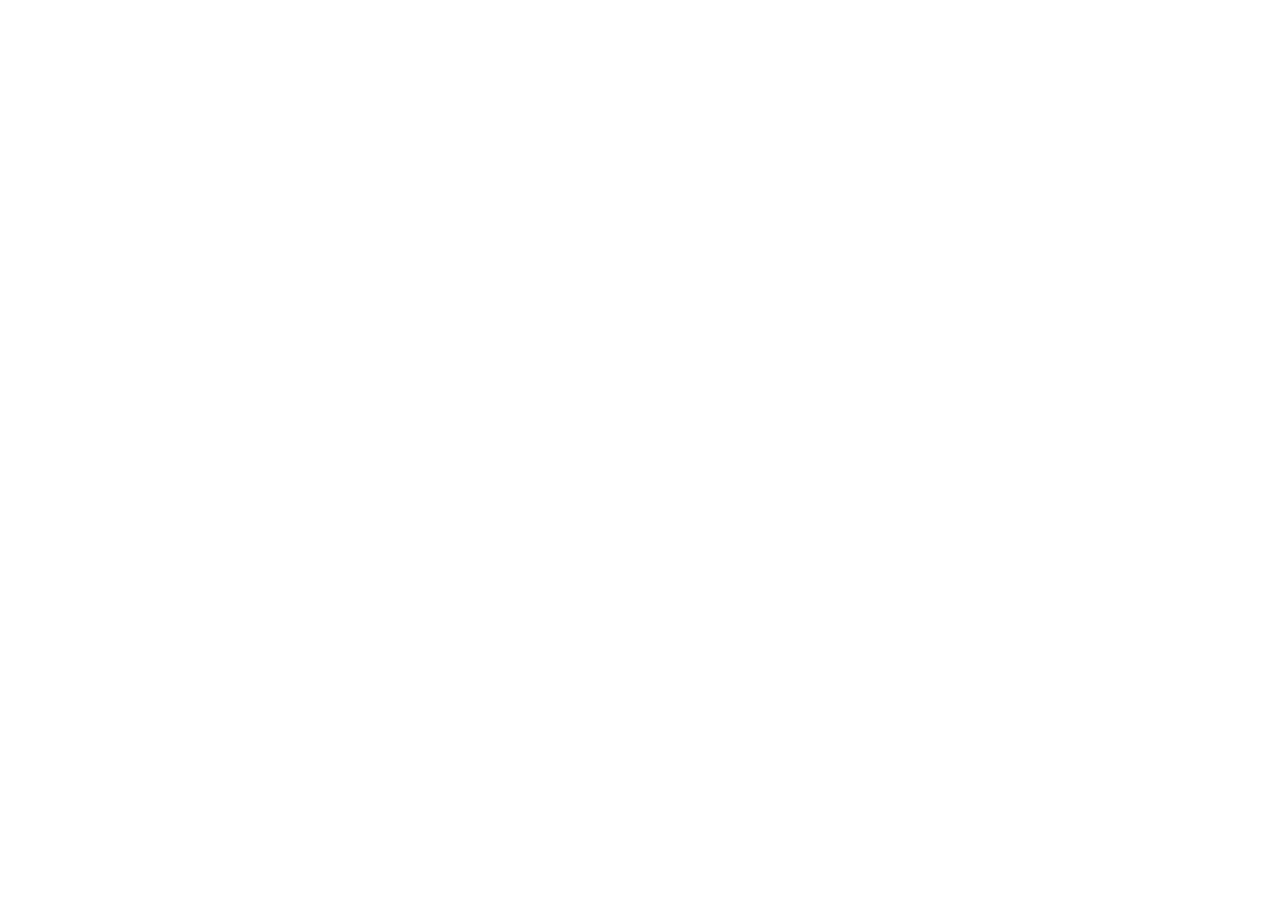
==== index.html @ 9bf5ca97 "Deploy KidQuest static build" ====
<!doctype html>
<html lang="en">
  <head>
    <meta charset="UTF-8" />
    <meta name="viewport" content="width=device-width, initial-scale=1.0" />
    <title>Kids Todo</title>
    <script type="module" crossorigin src="/kids-quest-demo/assets/index-7Z5oA1XE.js"></script>
    <link rel="stylesheet" crossorigin href="/kids-quest-demo/assets/index-BBf2EaN4.css">
  <link rel="manifest" href="/kids-quest-demo/manifest.webmanifest"></head>
  <body>
    <div id="root"></div>
  </body>
</html>
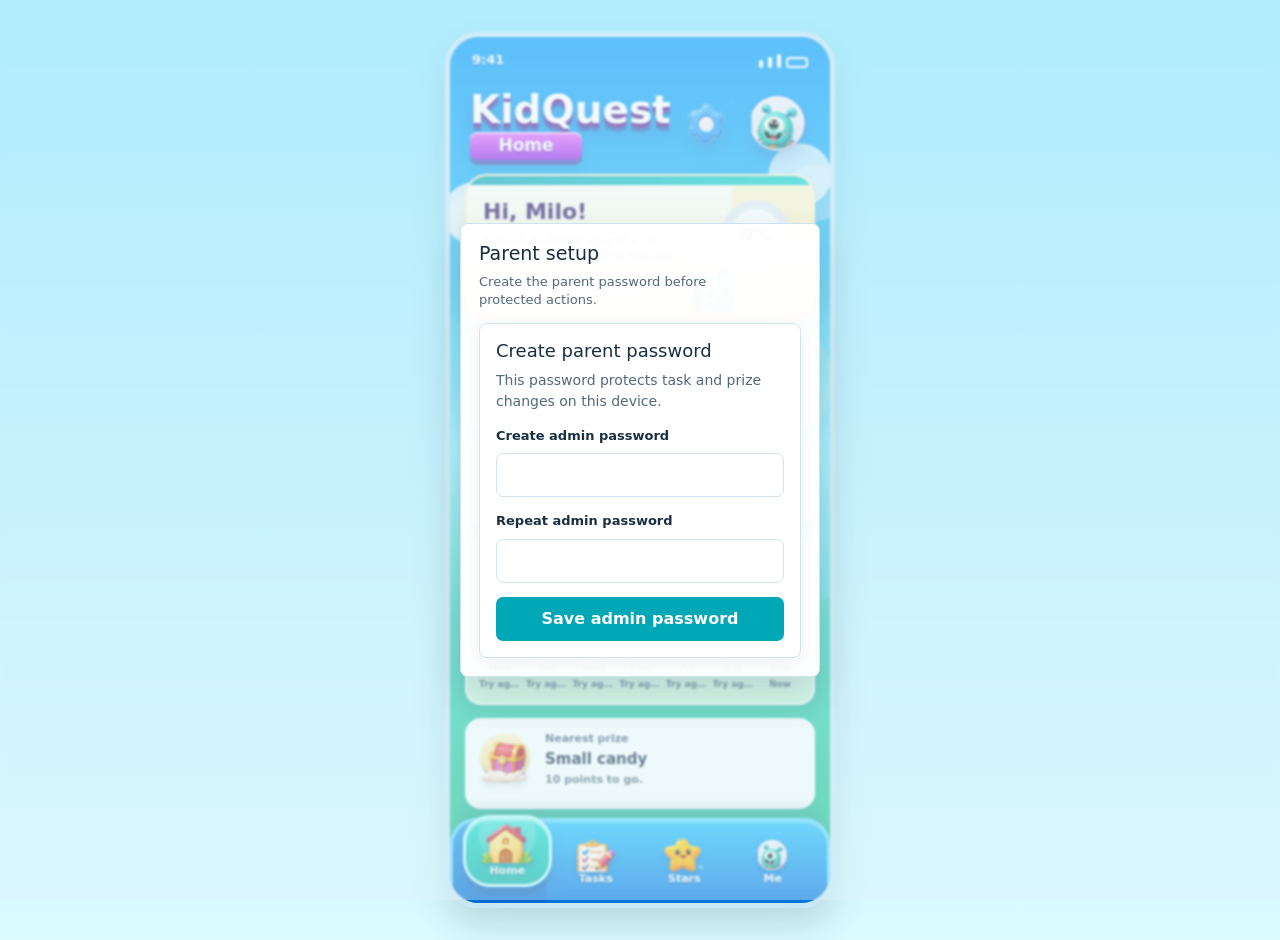
==== commit 3d9eec1b: "Update KidQuest static build" ====
--- a/index.html
+++ b/index.html
@@ -4,9 +4,9 @@
     <meta charset="UTF-8" />
     <meta name="viewport" content="width=device-width, initial-scale=1.0" />
     <title>Kids Todo</title>
-    <script type="module" crossorigin src="/kids-quest-demo/assets/index-7Z5oA1XE.js"></script>
-    <link rel="stylesheet" crossorigin href="/kids-quest-demo/assets/index-BBf2EaN4.css">
-  <link rel="manifest" href="/kids-quest-demo/manifest.webmanifest"></head>
+    <script type="module" crossorigin src="/assets/index-CnLJvmQG.js"></script>
+    <link rel="stylesheet" crossorigin href="/assets/index-uNSO1LEN.css">
+  <link rel="manifest" href="/manifest.webmanifest"></head>
   <body>
     <div id="root"></div>
   </body>
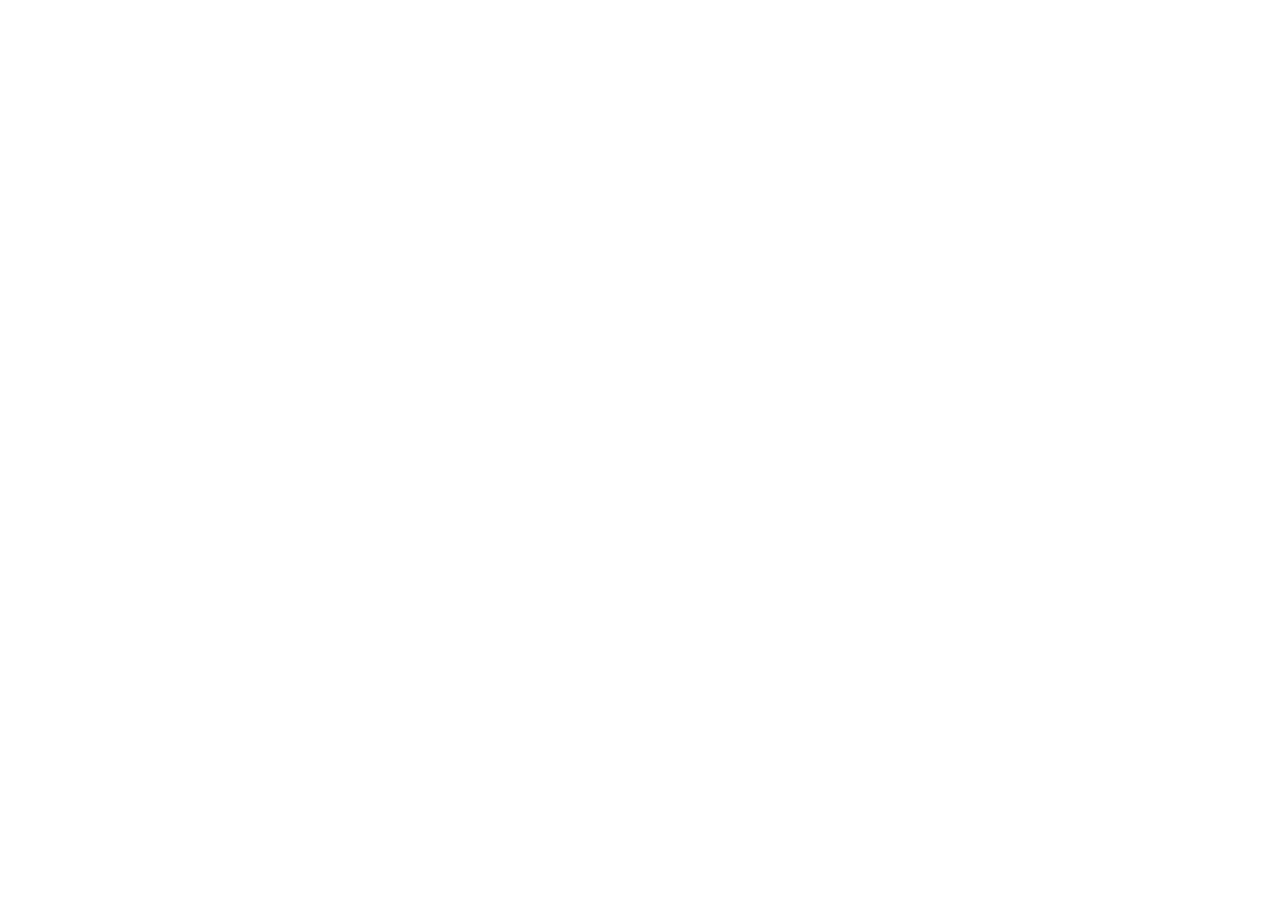
==== commit 8c3191c9: "Fix GitHub Pages base path build" ====
--- a/index.html
+++ b/index.html
@@ -4,9 +4,9 @@
     <meta charset="UTF-8" />
     <meta name="viewport" content="width=device-width, initial-scale=1.0" />
     <title>Kids Todo</title>
-    <script type="module" crossorigin src="/assets/index-CnLJvmQG.js"></script>
-    <link rel="stylesheet" crossorigin href="/assets/index-uNSO1LEN.css">
-  <link rel="manifest" href="/manifest.webmanifest"></head>
+    <script type="module" crossorigin src="/kids-quest-demo/assets/index-apXIUpDe.js"></script>
+    <link rel="stylesheet" crossorigin href="/kids-quest-demo/assets/index-uNSO1LEN.css">
+  <link rel="manifest" href="/kids-quest-demo/manifest.webmanifest"></head>
   <body>
     <div id="root"></div>
   </body>
